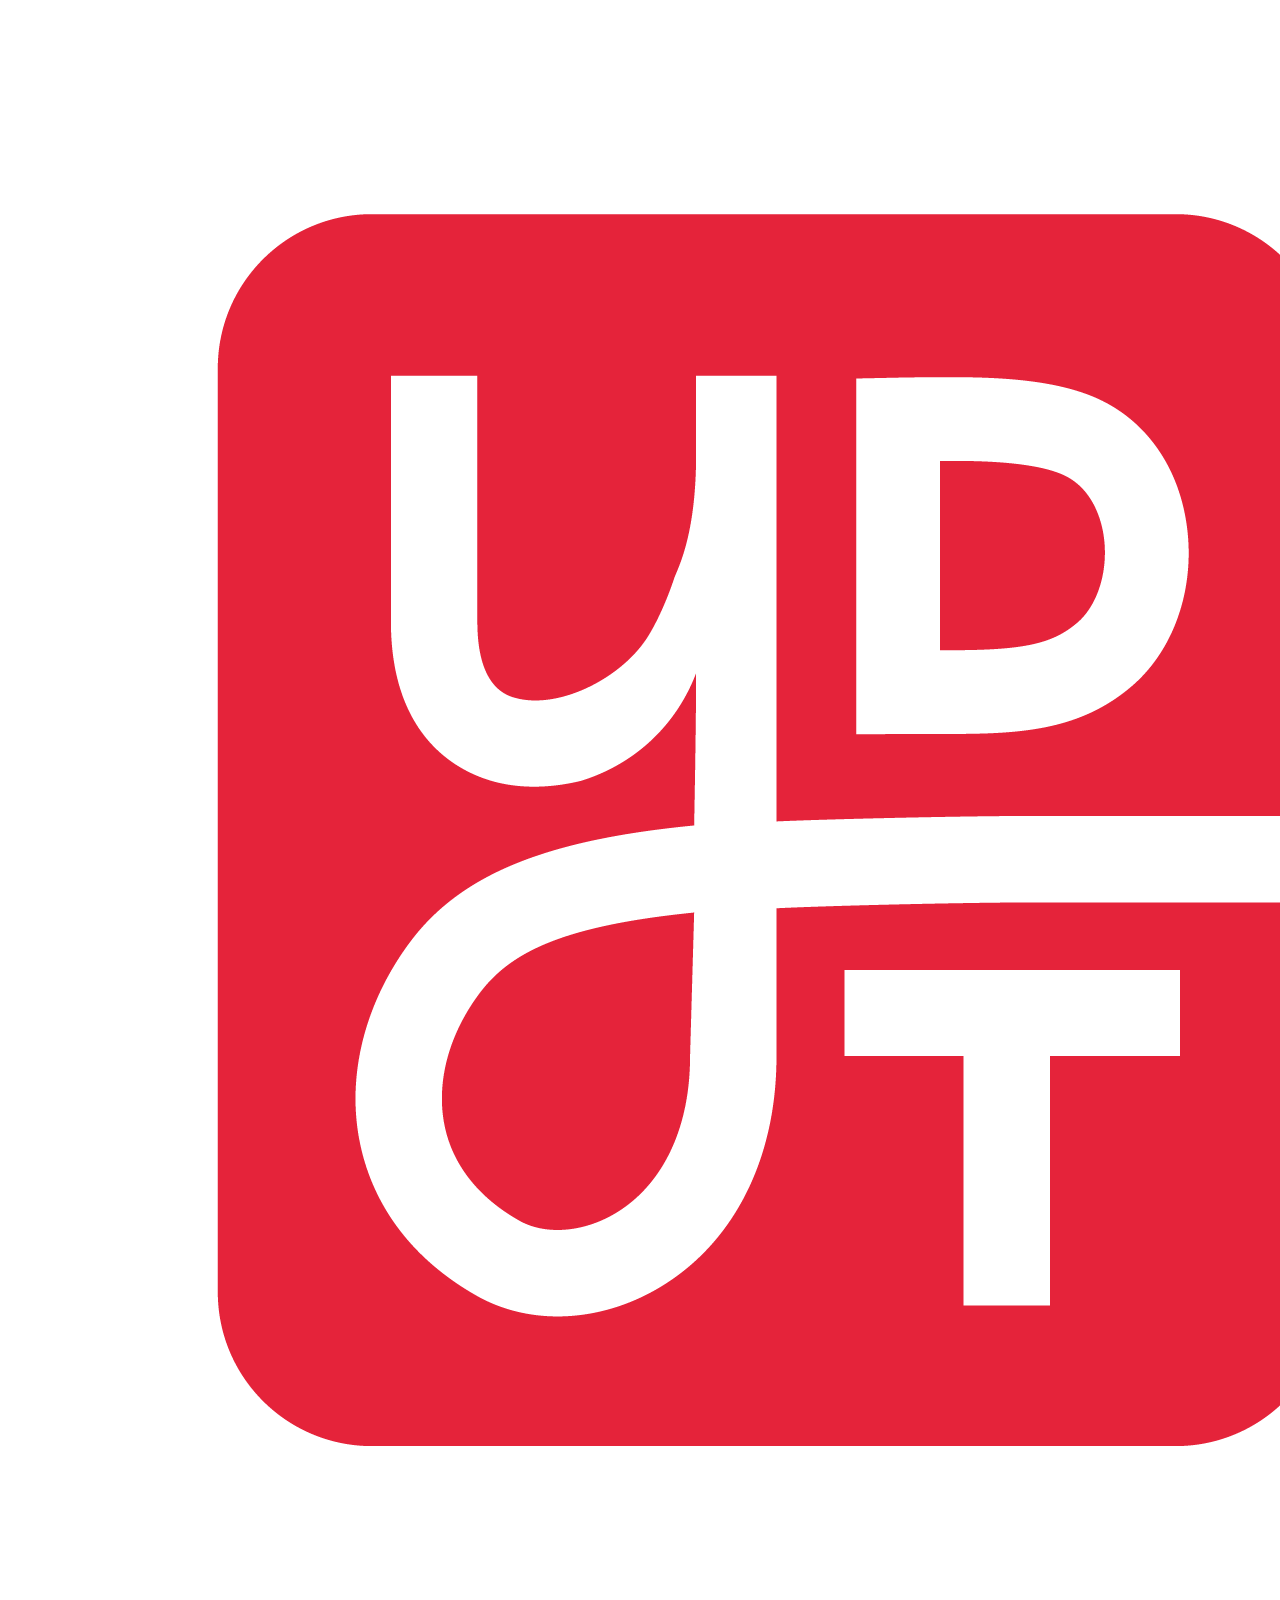
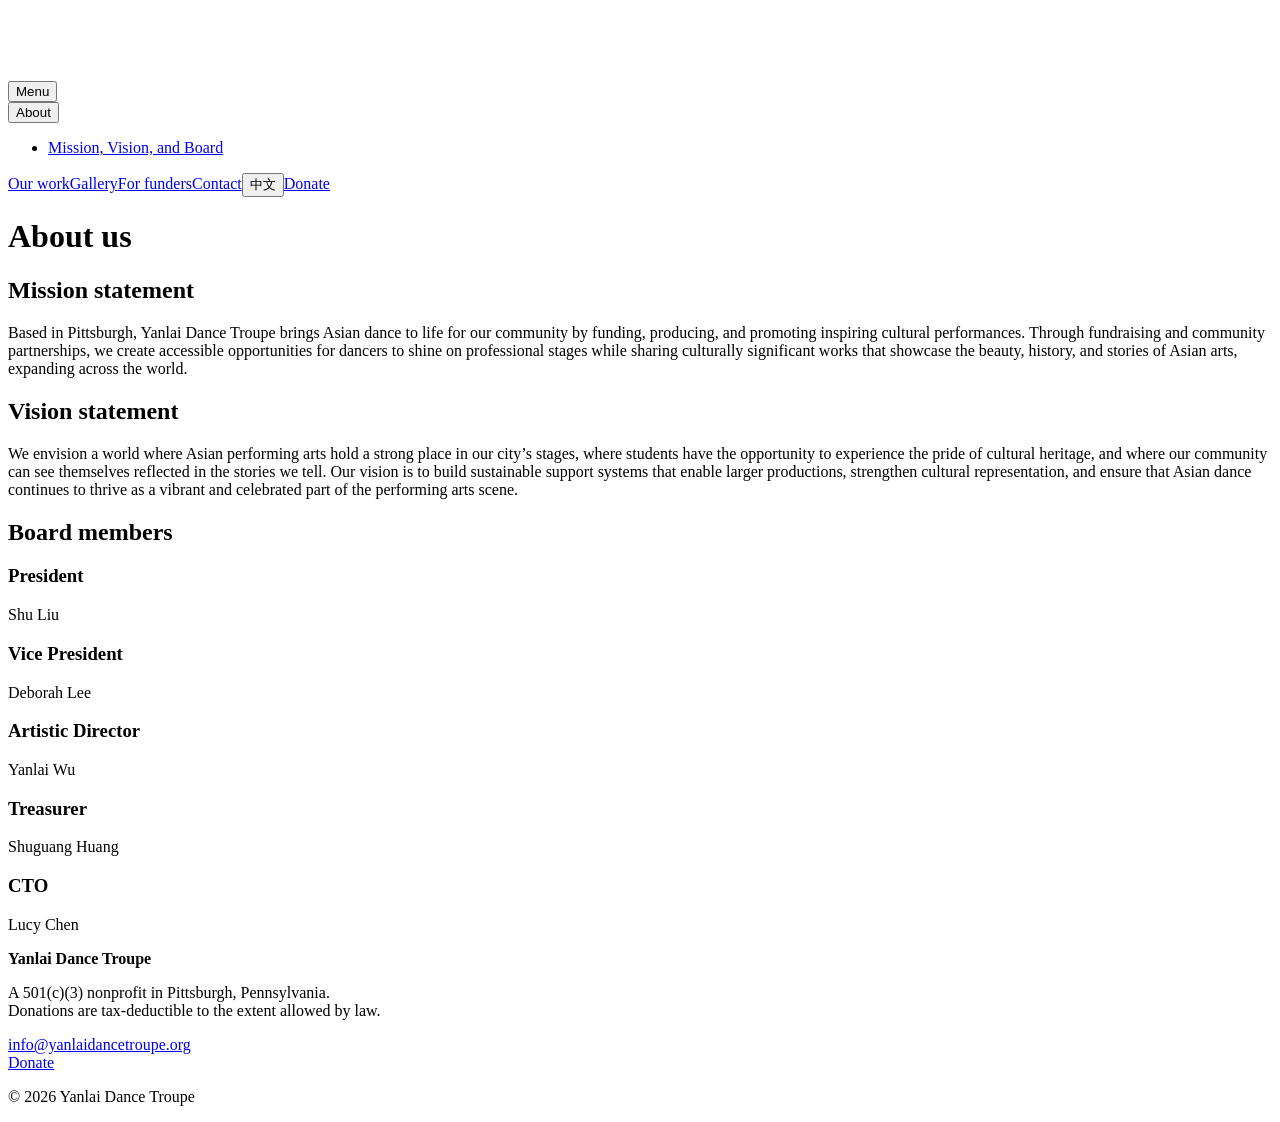
==== about.html @ d1676f60 "Add files via upload" ====
<!doctype html><html lang="en"><head><title>About us | Yanlai Dance Troupe</title><meta name="description" content="The mission, vision, and board of Yanlai Dance Troupe."><meta charset="utf-8"><meta name="viewport" content="width=device-width,initial-scale=1"><link rel="icon" href="resources/favicon.png" type="image/png"><link rel="icon" href="favicon.ico" sizes="any"><link rel="apple-touch-icon" href="resources/apple-touch-icon.png"><link rel="preconnect" href="https://fonts.googleapis.com"><link rel="preconnect" href="https://fonts.gstatic.com" crossorigin><link href="https://fonts.googleapis.com/css2?family=Archivo:wdth,wght@62..125,400..900&family=Noto+Sans+SC:wght@400;700;900&display=swap" rel="stylesheet"><link rel="stylesheet" href="style.css"></head><body class="sub">
<header><div class="wrap bar"><a class="brand" href="index.html"><img src="resources/logo.png" alt="Yanlai Dance Troupe"></a><button class="menu" aria-expanded="false" aria-label="Menu" data-i18n="menu">Menu</button><nav><div class="dd"><button class="ddb" aria-expanded="false" aria-haspopup="true" data-i18n="n_about">About</button><ul class="ddm"><li><a href="about.html" data-i18n="dd_mvb">Mission, Vision, and Board</a></li></ul></div><a href="index.html#work" data-i18n="n_work">Our work</a><a href="index.html#gallery" data-i18n="n_gal">Gallery</a><a href="index.html#funders" data-i18n="n_fund">For funders</a><a href="index.html#contact" data-i18n="n_contact">Contact</a><button class="lang" id="lang" aria-label="Switch language">中文</button><a class="btn" href="donate.html" data-i18n="n_donate">Donate</a></nav></div></header>
<main><div class="hero"><div class="wrap" style="grid-template-columns:1fr"><h1 data-i18n="ab_h1">About us</h1></div></div>
<section class="do"><div class="wrap"><h2 data-i18n="m_h">Mission statement</h2><p class="lead big" data-i18n="m_p">Based in Pittsburgh, Yanlai Dance Troupe brings Asian dance to life for our community by funding, producing, and promoting inspiring cultural performances. Through fundraising and community partnerships, we create accessible opportunities for dancers to shine on professional stages while sharing culturally significant works that showcase the beauty, history, and stories of Asian arts, expanding across the world.</p></div></section>
<section><div class="wrap"><h2 data-i18n="vi_h">Vision statement</h2><p class="lead big" data-i18n="vi_p">We envision a world where Asian performing arts hold a strong place in our city&rsquo;s stages, where students have the opportunity to experience the pride of cultural heritage, and where our community can see themselves reflected in the stories we tell. Our vision is to build sustainable support systems that enable larger productions, strengthen cultural representation, and ensure that Asian dance continues to thrive as a vibrant and celebrated part of the performing arts scene.</p></div></section>
<section class="do"><div class="wrap"><h2 data-i18n="bo_h">Board members</h2><div class="rows"><div class="row"><h3 data-i18n="b1">President</h3><p class="name">Shu Liu</p></div><div class="row"><h3 data-i18n="b2">Vice President</h3><p class="name">Deborah Lee</p></div><div class="row"><h3 data-i18n="b3">Artistic Director</h3><p class="name">Yanlai Wu</p></div><div class="row"><h3 data-i18n="b4">Treasurer</h3><p class="name">Shuguang Huang</p></div><div class="row"><h3 data-i18n="b5">CTO</h3><p class="name">Lucy Chen</p></div></div></div></section></main>
<footer id="contact"><div class="wrap"><div><strong>Yanlai Dance Troupe</strong><p data-i18n="f_org">A 501(c)(3) nonprofit in Pittsburgh, Pennsylvania.<br>Donations are tax-deductible to the extent allowed by law.</p></div><div><p><a href="mailto:info@yanlaidancetroupe.org">info@yanlaidancetroupe.org</a><br><a href="donate.html" data-i18n="n_donate">Donate</a></p><p>&copy; 2026 Yanlai Dance Troupe</p></div></div></footer><dialog id="lb"><button aria-label="Close">&times;</button><img alt=""></dialog><script src="config.js"></script><script src="script.js"></script></body></html>
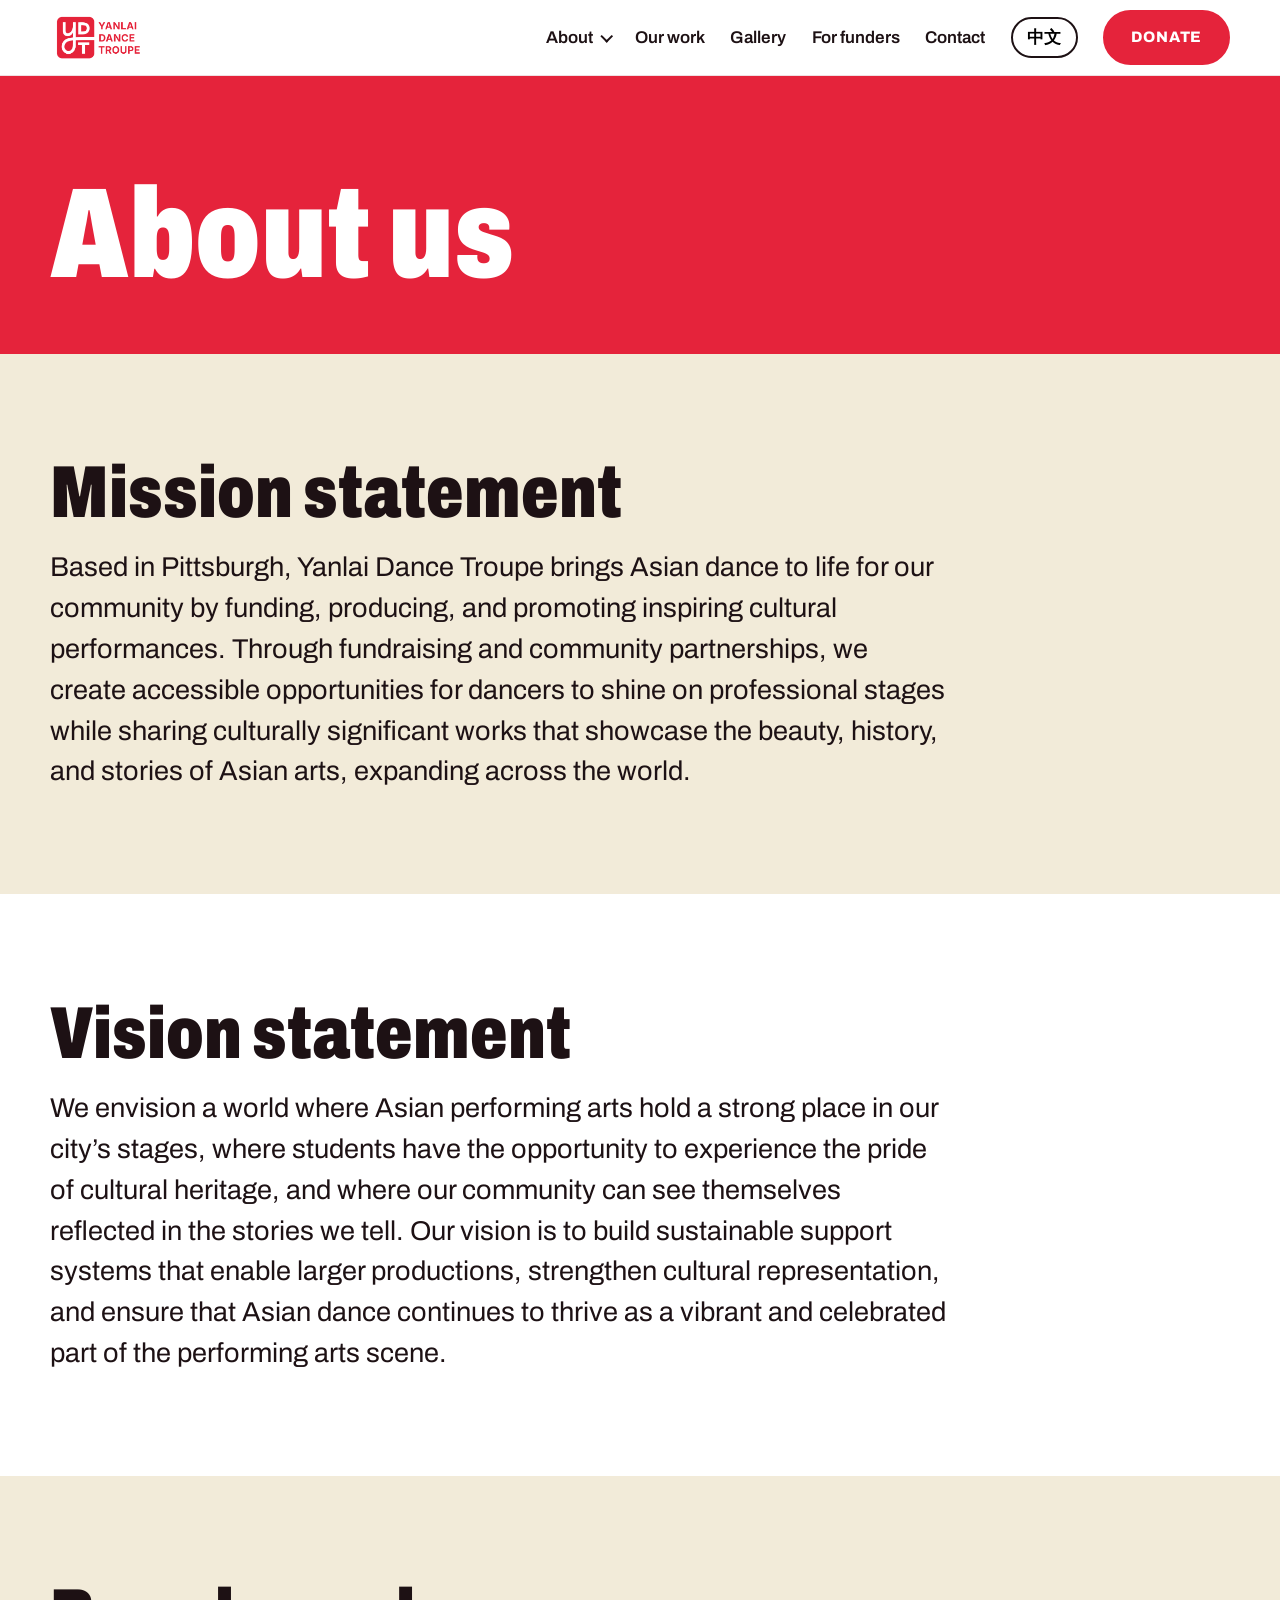
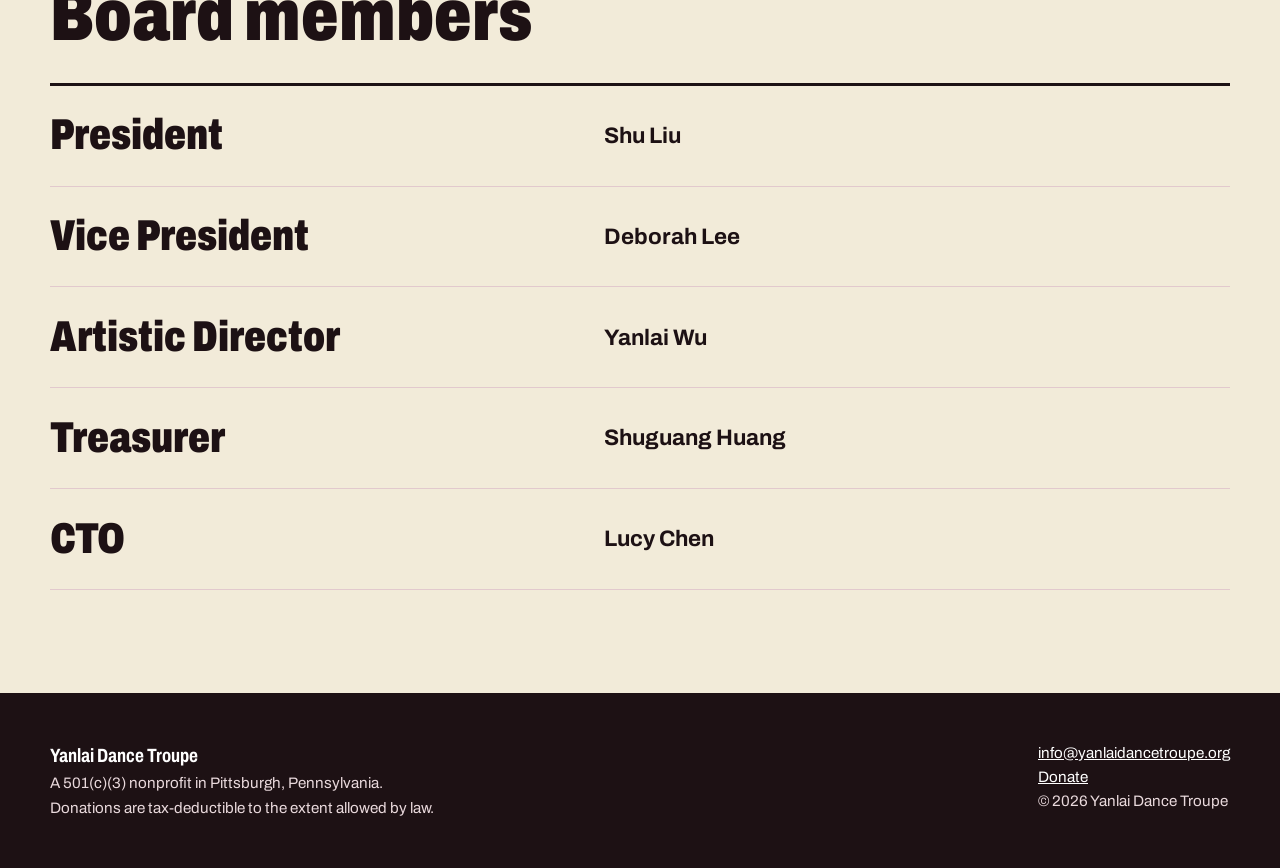
==== commit df3661bb: "Integrate Google Tag Manager into about.html Added Google Tag Manager scripts for tracking." ====
--- a/about.html
+++ b/about.html
@@ -1,7 +1,13 @@
-<!doctype html><html lang="en"><head><title>About us | Yanlai Dance Troupe</title><meta name="description" content="The mission, vision, and board of Yanlai Dance Troupe."><meta charset="utf-8"><meta name="viewport" content="width=device-width,initial-scale=1"><link rel="icon" href="resources/favicon.png" type="image/png"><link rel="icon" href="favicon.ico" sizes="any"><link rel="apple-touch-icon" href="resources/apple-touch-icon.png"><link rel="preconnect" href="https://fonts.googleapis.com"><link rel="preconnect" href="https://fonts.gstatic.com" crossorigin><link href="https://fonts.googleapis.com/css2?family=Archivo:wdth,wght@62..125,400..900&family=Noto+Sans+SC:wght@400;700;900&display=swap" rel="stylesheet"><link rel="stylesheet" href="style.css"></head><body class="sub">
+<!doctype html><html lang="en"><head><script async src="https://www.googletagmanager.com/gtm.js?id=GTM-N7J4PP8K"></script>
+<script>
+  window.dataLayer = window.dataLayer || [];
+  function gtag(){dataLayer.push(arguments);}
+  gtag('js', new Date());
+</script>
+  <title>About us | Yanlai Dance Troupe</title><meta name="description" content="The mission, vision, and board of Yanlai Dance Troupe."><meta charset="utf-8"><meta name="viewport" content="width=device-width,initial-scale=1"><link rel="icon" href="resources/favicon.png" type="image/png"><link rel="icon" href="favicon.ico" sizes="any"><link rel="apple-touch-icon" href="resources/apple-touch-icon.png"><link rel="preconnect" href="https://fonts.googleapis.com"><link rel="preconnect" href="https://fonts.gstatic.com" crossorigin><link href="https://fonts.googleapis.com/css2?family=Archivo:wdth,wght@62..125,400..900&family=Noto+Sans+SC:wght@400;700;900&display=swap" rel="stylesheet"><link rel="stylesheet" href="style.css"></head><body class="sub">
 <header><div class="wrap bar"><a class="brand" href="index.html"><img src="resources/logo.png" alt="Yanlai Dance Troupe"></a><button class="menu" aria-expanded="false" aria-label="Menu" data-i18n="menu">Menu</button><nav><div class="dd"><button class="ddb" aria-expanded="false" aria-haspopup="true" data-i18n="n_about">About</button><ul class="ddm"><li><a href="about.html" data-i18n="dd_mvb">Mission, Vision, and Board</a></li></ul></div><a href="index.html#work" data-i18n="n_work">Our work</a><a href="index.html#gallery" data-i18n="n_gal">Gallery</a><a href="index.html#funders" data-i18n="n_fund">For funders</a><a href="index.html#contact" data-i18n="n_contact">Contact</a><button class="lang" id="lang" aria-label="Switch language">中文</button><a class="btn" href="donate.html" data-i18n="n_donate">Donate</a></nav></div></header>
 <main><div class="hero"><div class="wrap" style="grid-template-columns:1fr"><h1 data-i18n="ab_h1">About us</h1></div></div>
 <section class="do"><div class="wrap"><h2 data-i18n="m_h">Mission statement</h2><p class="lead big" data-i18n="m_p">Based in Pittsburgh, Yanlai Dance Troupe brings Asian dance to life for our community by funding, producing, and promoting inspiring cultural performances. Through fundraising and community partnerships, we create accessible opportunities for dancers to shine on professional stages while sharing culturally significant works that showcase the beauty, history, and stories of Asian arts, expanding across the world.</p></div></section>
 <section><div class="wrap"><h2 data-i18n="vi_h">Vision statement</h2><p class="lead big" data-i18n="vi_p">We envision a world where Asian performing arts hold a strong place in our city&rsquo;s stages, where students have the opportunity to experience the pride of cultural heritage, and where our community can see themselves reflected in the stories we tell. Our vision is to build sustainable support systems that enable larger productions, strengthen cultural representation, and ensure that Asian dance continues to thrive as a vibrant and celebrated part of the performing arts scene.</p></div></section>
 <section class="do"><div class="wrap"><h2 data-i18n="bo_h">Board members</h2><div class="rows"><div class="row"><h3 data-i18n="b1">President</h3><p class="name">Shu Liu</p></div><div class="row"><h3 data-i18n="b2">Vice President</h3><p class="name">Deborah Lee</p></div><div class="row"><h3 data-i18n="b3">Artistic Director</h3><p class="name">Yanlai Wu</p></div><div class="row"><h3 data-i18n="b4">Treasurer</h3><p class="name">Shuguang Huang</p></div><div class="row"><h3 data-i18n="b5">CTO</h3><p class="name">Lucy Chen</p></div></div></div></section></main>
-<footer id="contact"><div class="wrap"><div><strong>Yanlai Dance Troupe</strong><p data-i18n="f_org">A 501(c)(3) nonprofit in Pittsburgh, Pennsylvania.<br>Donations are tax-deductible to the extent allowed by law.</p></div><div><p><a href="mailto:info@yanlaidancetroupe.org">info@yanlaidancetroupe.org</a><br><a href="donate.html" data-i18n="n_donate">Donate</a></p><p>&copy; 2026 Yanlai Dance Troupe</p></div></div></footer><dialog id="lb"><button aria-label="Close">&times;</button><img alt=""></dialog><script src="config.js"></script><script src="script.js"></script></body></html>+<footer id="contact"><div class="wrap"><div><strong>Yanlai Dance Troupe</strong><p data-i18n="f_org">A 501(c)(3) nonprofit in Pittsburgh, Pennsylvania.<br>Donations are tax-deductible to the extent allowed by law.</p></div><div><p><a href="mailto:info@yanlaidancetroupe.org">info@yanlaidancetroupe.org</a><br><a href="donate.html" data-i18n="n_donate">Donate</a></p><p>&copy; 2026 Yanlai Dance Troupe</p></div></div></footer><dialog id="lb"><button aria-label="Close">&times;</button><img alt=""></dialog><script src="config.js"></script><script src="script.js"></script></body></html>
--- a/style.css
+++ b/style.css
@@ -0,0 +1,163 @@
+:root{--red:#E5233B;--red-deep:#B8142B;--ink:#1D1114;--paper:#fff;--blush:#F2EBD9;--muted:#6B5A5E;--r:28px}
+@media(prefers-color-scheme:dark){:root{color-scheme:light}}
+*{box-sizing:border-box;margin:0}
+html{scroll-behavior:smooth}
+body{font-family:"Archivo",system-ui,-apple-system,"Segoe UI",sans-serif;color:var(--ink);background:var(--paper);line-height:1.6;font-size:1.0625rem}
+img{max-width:100%;display:block}
+a{color:inherit}
+:focus-visible{outline:3px solid var(--ink);outline-offset:3px}
+.wrap{width:min(1180px,100% - 2.5rem);margin-inline:auto}
+h1,h2,h3{font-weight:900;font-stretch:75%;line-height:.98;letter-spacing:0;text-transform:none}
+h2{font-size:clamp(2.4rem,6.2vw,4.6rem);margin-bottom:1.2rem}
+p{max-width:62ch}
+/* header */
+header{position:sticky;top:0;z-index:20;background:#fff;border-bottom:1px solid #f0dfe2}
+.bar{display:flex;align-items:center;justify-content:space-between;gap:1rem;padding:.6rem 0}
+.bar img{height:56px;width:auto;display:block}
+nav{display:flex;gap:1.6rem;align-items:center;font-weight:600}
+nav a{text-decoration:none}
+nav a:hover{color:var(--red)}
+.btn{display:inline-block;background:var(--red);color:#fff;font-weight:800;text-decoration:none;padding:.85rem 1.6rem;border-radius:999px;border:2px solid var(--red);transition:transform .2s,background .2s}
+.btn:hover{background:var(--red-deep);transform:translateY(-2px)}
+.btn.alt{background:transparent;color:#fff;border-color:#fff}
+.btn.alt:hover{background:#fff;color:var(--red)}
+.btn.white{background:#fff;color:var(--red);border-color:#fff}
+.btn.white:hover{background:var(--ink);color:#fff;border-color:var(--ink)}
+.menu{display:none;background:none;border:2px solid var(--ink);border-radius:12px;padding:.4rem .8rem;font:inherit;font-weight:700}
+/* hero */
+.hero{background:var(--red);color:#fff;position:relative;overflow:hidden;padding:clamp(3rem,8vw,6rem) 0 0}
+.hero .wrap{display:grid;grid-template-columns:1.15fr .85fr;gap:3rem;align-items:end;position:relative;z-index:2}
+.hero h1{font-size:clamp(3.2rem,10vw,8rem);margin-bottom:1.5rem}
+.hero p{font-size:1.25rem;margin-bottom:2rem}
+.cta{display:flex;gap:.8rem;flex-wrap:wrap;margin-bottom:3rem}
+.frame{aspect-ratio:4/5;border-radius:var(--r) var(--r) 0 0;background:linear-gradient(160deg,var(--red-deep),#7d0c1e);overflow:hidden;position:relative;display:grid;place-items:center;text-align:center;padding:2rem;color:#ffd0d6;font-weight:600}
+.frame img,.frame video{position:absolute;inset:0;width:100%;height:100%;object-fit:cover}
+.ribbon{position:absolute;inset:0;width:100%;height:100%;z-index:1;pointer-events:none}
+.ribbon path{fill:none;stroke:#fff;stroke-width:26;stroke-linecap:round;opacity:.16;stroke-dasharray:2600;stroke-dashoffset:2600;animation:draw 2.6s .2s cubic-bezier(.6,0,.2,1) forwards}
+@keyframes draw{to{stroke-dashoffset:0}}
+/* sections */
+section{padding:clamp(3.5rem,8vw,6.5rem) 0}
+.split{display:grid;grid-template-columns:1fr 1fr;gap:3rem;align-items:center}
+.lead{font-size:1.3rem}
+.photo{border-radius:var(--r);aspect-ratio:4/3;background:var(--blush);overflow:hidden;position:relative;display:grid;place-items:center;color:var(--muted);text-align:center;padding:1rem}
+.photo img{position:absolute;inset:0;width:100%;height:100%;object-fit:cover}
+.do{background:var(--blush)}
+.rows{border-top:3px solid var(--ink);margin-top:2rem}
+.row{display:grid;grid-template-columns:1fr 1.2fr;gap:2rem;padding:1.8rem 0;border-bottom:1px solid #e2c9cd;transition:padding .25s,background .25s}
+.row:hover{padding-left:1.2rem;background:#fff}
+.row h3{font-size:clamp(1.8rem,3.6vw,2.7rem)}.row p.name{font-weight:700;font-size:1.4rem;align-self:center}
+.stats{background:var(--red);color:#fff}
+.facts{display:grid;grid-template-columns:repeat(auto-fit,minmax(230px,1fr));gap:2.2rem;margin-top:2.5rem}
+.facts h3{font-size:1.6rem;margin-bottom:.4rem}
+.facts p{color:#ffe3e6}
+.video{background:var(--ink);color:#fff}
+.vbox{aspect-ratio:16/9;border-radius:var(--r);background:#2b1a1e;display:grid;place-items:center;color:#c9b3b8;text-align:center;overflow:hidden;position:relative;padding:1rem}
+.vbox iframe,.vbox video{position:absolute;inset:0;width:100%;height:100%;border:0}
+.give{text-align:center}
+.give p{margin-inline:auto}
+.give .btn{margin-top:1.5rem;font-size:1.2rem}
+/* donate */
+.zelle{background:var(--blush);border-radius:var(--r);padding:2rem}
+.zelle ol{padding-left:1.2rem;display:grid;gap:.7rem;margin:1rem 0 1.5rem}
+.id{display:flex;gap:.7rem;align-items:center;flex-wrap:wrap;background:#fff;border:2px dashed var(--red);border-radius:16px;padding:1rem 1.2rem;font-weight:800;font-size:1.2rem}
+.id button{font:inherit;font-weight:700;background:var(--ink);color:#fff;border:0;border-radius:999px;padding:.5rem 1.1rem;cursor:pointer}
+.note{font-size:.95rem;color:var(--muted);margin-top:1rem}
+footer{background:var(--ink);color:#e9d9dc;padding:3rem 0;font-size:.95rem}
+footer .wrap{display:flex;justify-content:space-between;gap:2rem;flex-wrap:wrap}
+footer strong{color:#fff;font-size:1.2rem;font-stretch:75%}
+footer a{color:#fff}
+@media(max-width:820px){.hero .wrap,.split,.row{grid-template-columns:1fr}.frame{aspect-ratio:16/11}.menu{display:block}nav{display:none;position:absolute;top:100%;left:0;right:0;background:#fff;flex-direction:column;padding:1.2rem;border-bottom:1px solid #f0dfe2}nav.open{display:flex}}
+@media(prefers-reduced-motion:reduce){.ribbon path{animation:none;stroke-dashoffset:0}html{scroll-behavior:auto}}
+/* language + gallery */
+.lang{font:inherit;font-weight:800;background:none;border:2px solid var(--ink);border-radius:999px;padding:.3rem .9rem;cursor:pointer}
+.lang:hover{background:var(--ink);color:#fff}
+body.zh{font-family:"Archivo","Noto Sans SC","PingFang SC","Microsoft YaHei",sans-serif;line-height:1.75}
+body.zh h1,body.zh h2,body.zh h3{letter-spacing:0;line-height:1.2;font-stretch:100%}
+.grid{display:grid;grid-template-columns:repeat(3,1fr);grid-auto-rows:220px;gap:1rem;margin-top:2rem}
+.g{position:relative;border:0;padding:0;border-radius:var(--r);overflow:hidden;background:linear-gradient(160deg,var(--blush),#ffd3d9);color:var(--muted);font:inherit;cursor:zoom-in;display:grid;place-items:center;text-align:center}
+.g img{position:absolute;inset:0;width:100%;height:100%;object-fit:cover;transition:transform .5s}
+.g:hover img{transform:scale(1.05)}
+.g:nth-child(1){grid-row:span 2}.g:nth-child(4){grid-column:span 2}
+dialog{border:0;border-radius:var(--r);padding:0;max-width:min(92vw,1100px);background:transparent}
+dialog::backdrop{background:rgba(29,17,20,.88)}
+dialog img{max-height:86vh;border-radius:var(--r)}
+dialog button{position:absolute;top:.8rem;right:.8rem;font:inherit;font-weight:800;background:#fff;border:0;border-radius:999px;padding:.4rem 1rem;cursor:pointer}
+@media(max-width:820px){.grid{grid-template-columns:1fr 1fr;grid-auto-rows:170px}.g:nth-child(1){grid-row:span 1}.g:nth-child(4){grid-column:span 1}}
+
+.lead.big{font-size:clamp(1.25rem,2.4vw,1.7rem);line-height:1.5;max-width:56ch}
+.more{margin-top:1.6rem}
+.sub .hero{padding-bottom:3.5rem}.sub h1{margin:0}
+
+/* header dropdown */
+.dd{position:relative}
+.ddb{font:inherit;font-weight:600;background:none;border:0;cursor:pointer;color:inherit;padding:0}
+.ddb::after{content:"";display:inline-block;margin-left:.45rem;width:.45rem;height:.45rem;border:solid currentColor;border-width:0 2px 2px 0;transform:rotate(45deg) translateY(-3px)}
+.ddb:hover{color:var(--red)}
+.ddm{display:none;position:absolute;top:100%;left:-1rem;min-width:270px;background:#fff;border:1px solid #f0dfe2;border-radius:18px;padding:.5rem;list-style:none;box-shadow:0 16px 40px rgba(29,17,20,.14);z-index:30}
+.ddm a{display:block;padding:.7rem 1rem;border-radius:12px}
+.ddm a:hover{background:var(--blush)}
+.dd.open .ddm{display:block}
+@media(hover:hover) and (min-width:821px){.dd:hover .ddm{display:block}}
+@media(max-width:820px){.ddm{position:static;box-shadow:none;border:0;padding:.3rem 0 0 .8rem}}
+/* video hero */
+.vhero{position:relative;height:clamp(560px,88vh,900px);overflow:hidden;color:#fff;background:url(resources/hero-fallback.jpg) center/cover,#7d0c1e}
+.vwrap{position:absolute;inset:0;overflow:hidden}
+.vwrap video{position:absolute;inset:0;width:100%;height:100%;object-fit:cover}
+.vshade{position:absolute;inset:0;background:linear-gradient(180deg,rgba(29,17,20,.82) 0%,rgba(29,17,20,.3) 50%,rgba(229,35,59,.2) 100%)}
+.vcopy{position:absolute;left:50%;transform:translateX(-50%);bottom:clamp(2rem,7vh,4.5rem);z-index:2}
+.vcopy h1{font-size:clamp(2.8rem,7.4vw,6.2rem);max-width:15ch;margin-bottom:1.4rem;text-shadow:0 2px 30px rgba(0,0,0,.4)}
+.vcopy .cta{margin:0}
+.vctl{position:absolute;right:1.2rem;bottom:1.2rem;z-index:3;font:inherit;font-size:.9rem;font-weight:700;color:#fff;background:rgba(29,17,20,.55);border:1.5px solid rgba(255,255,255,.7);border-radius:999px;padding:.4rem 1rem;cursor:pointer}
+.vctl:hover{background:#fff;color:var(--ink)}
+.vctl[hidden]{display:none}
+
+/* hero video fades in only once playing; fallback image shows otherwise */
+.vwrap{opacity:0;transition:opacity .8s}
+.vhero.playing .vwrap{opacity:1}
+.vhero:not(.playing) .vctl{display:none}
+.vcopy{bottom:clamp(2rem,7vh,4.5rem)}
+/* "Help us fill the stage": photo background (resources/give-bg.jpg) */
+:root{--gv-shade:linear-gradient(rgba(142,10,30,.74),rgba(29,17,20,.8))}
+.give{color:#fff;background:var(--gv-shade),url(resources/give-bg.jpg) center/cover,var(--red-deep);padding:clamp(5rem,12vw,9rem) 0}
+.give h2{font-size:clamp(2.6rem,7vw,5.2rem)}
+.give p{color:#fff}
+
+/* hero text: top left */
+.vcopy{top:clamp(2.2rem,7vh,4.5rem);bottom:auto}
+/* chop mark overlapping the watersleeve photo */
+#about{overflow-x:clip}
+.pwrap{position:relative}
+.mark{--tilt:-9deg;position:absolute;z-index:2;right:-8%;bottom:-9%;width:clamp(144px,34.5%,255px);height:auto;opacity:0;transform:rotate(var(--tilt))}
+.mark.in{animation:chop .6s cubic-bezier(.22,.8,.3,1) both}
+@keyframes chop{
+  0%{opacity:0;transform:translateY(-46px) scale(1.9) rotate(calc(var(--tilt) - 9deg));filter:blur(7px)}
+  50%{opacity:1;transform:translateY(0) scale(.9) rotate(var(--tilt));filter:blur(0)}
+  68%{transform:scale(1.05) rotate(var(--tilt))}
+  84%{transform:scale(.99) rotate(var(--tilt))}
+  100%{opacity:1;transform:scale(1) rotate(var(--tilt));filter:blur(0)}}
+@media(prefers-reduced-motion:reduce){.mark{opacity:1;animation:none}.mark.in{animation:none}}
+
+/* nav Donate button in caps */
+nav a.btn{text-transform:uppercase;letter-spacing:.06em;font-size:.95rem}
+
+/* gallery: every tile the same square crop (full photo shows in the lightbox) */
+.grid{grid-template-columns:repeat(4,1fr);grid-auto-rows:auto}
+.g{aspect-ratio:1/1}
+.g:nth-child(n){grid-row:auto;grid-column:auto}
+.g:nth-child(2) img{object-position:50% 62%}
+.g:nth-child(6) img{object-position:38% 50%}
+.g:nth-child(7) img{object-position:30% 50%}
+.g:nth-child(8) img{object-position:50% 55%}
+@media(max-width:820px){.grid{grid-template-columns:1fr 1fr;grid-auto-rows:auto}}
+/* about photo is a portrait */
+.photo{aspect-ratio:4/5}
+
+/* Zelle QR */
+.qr{margin:1.8rem 0 0;width:min(275px,100%)}
+.qr img{width:100%;height:auto;border-radius:var(--r);border:1px solid #e6d9db}
+.qr figcaption{margin-top:.6rem;font-weight:600;color:var(--muted);font-size:.95rem}
+/* lightbox: photo centered in the middle of the screen */
+dialog#lb{position:fixed;inset:0;width:100%;height:100%;max-width:none;max-height:none;margin:0;padding:1.5rem;background:transparent;overflow:hidden}
+dialog#lb[open]{display:grid;place-items:center}
+dialog#lb img{display:block;width:auto;height:auto;max-width:min(94vw,1300px);max-height:88vh;object-fit:contain;margin:auto}
+dialog#lb button{position:absolute;top:1rem;right:1rem}
